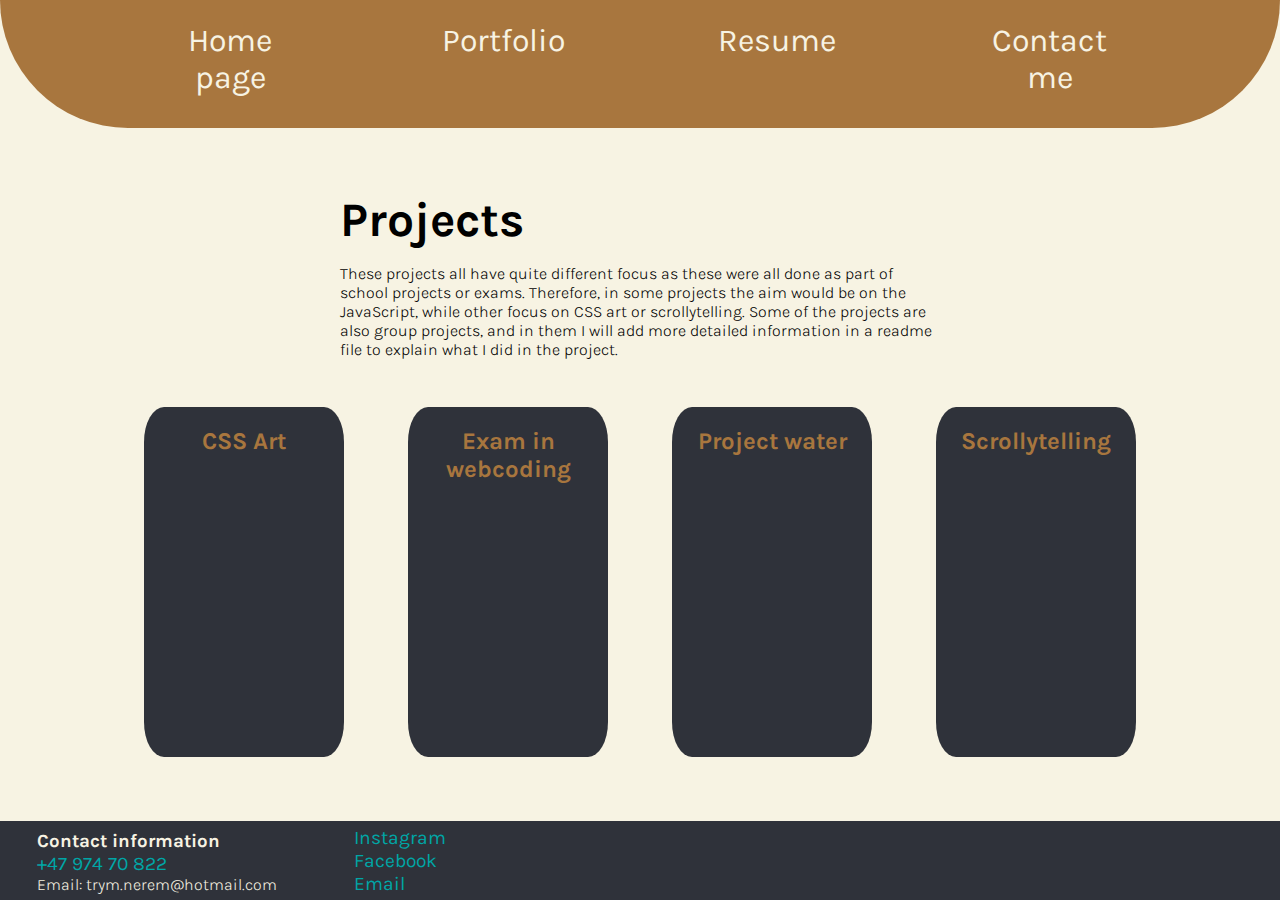
==== portfolio.html @ eeb685d7 "first commit" ====
<!DOCTYPE html>
<html lang="en">
  <head>
    <meta charset="UTF-8" />
    <meta http-equiv="X-UA-Compatible" content="IE=edge" />
    <meta name="viewport" content="width=device-width, initial-scale=1.0" />
    <title>Trym's Portfolio</title>
    <link rel="stylesheet" href="test.css" />
  </head>
  <body>
    <header>
      <nav>
        <ul>
          <li><a href="index.html">Home page</a></li>
          <li><a href="portfolio.html">Portfolio</a></li>
          <li><a href="resume.html">Resume</a></li>
          <li><a href="contact.html">Contact me</a></li>
        </ul>
      </nav>
    </header>
    <main>
      <article class="portfolio">
        <h1>Projects</h1>
        <p>
          These projects all have quite different focus as these were all done
          as part of school projects or exams. Therefore, in some projects the
          aim would be on the JavaScript, while other focus on CSS art or
          scrollytelling. Some of the projects are also group projects, and in
          them I will add more detailed information in a readme file to explain
          what I did in the project.
        </p>
      </article>
      <article class="cards">
        <div class="card">
          <h2>CSS Art</h2>
          <p class="cardtext">
            In this project the aim was to recreate an image of a car with CSS.
            This was a project we had early in the 2nd semester as an
            introduction to advanced CSS. This projected is not made to be
            responsive.
          </p>
          <p class="cardtext">
            <a target="_blank" class="blue" href="/car/index.html"
              >Link to the project</a
            >
          </p>
        </div>
        <div class="card">
          <h2>Exam in webcoding</h2>
          <p class="cardtext">
            This was a part of the exam we had in the subject webcoding. This
            class was our introduction to CSS and HTML, therefore this is also
            what the exam focused on. This was only one part of multiple tasks
            given on the exam.
          </p>
          <p class="cardtext">
            <a target="_blank" href="tim-lee/index.html" class="blue"
              >Link to the project</a
            >
          </p>
        </div>
        <div class="card">
          <h2>Project water</h2>
          <p class="cardtext">
            This was our final obligatory work in the subject webcoding. Our
            task was to create a webpage to raise awareness towards one of the
            UN ustainable development goals. More information about this project
            can be found under the "about" page in the project.
          </p>
          <p class="cardtext">
            <a target="_blank" href="water/index.html" class="blue"
              >Link to the project!</a
            >
          </p>
        </div>
        <div class="card">
          <h2>Scrollytelling</h2>
          <p class="cardtext">
            This was a big project in the subject advanced CSS. Sadly this page
            isn't fully responsive, so if the screen looks too wide you could
            try to resize the screen.
          </p>
          <p class="cardtext">
            <a
              target="_blank"
              href="https://anettetu.github.io/FriendlyKoalas/"
              class="blue"
              >Link to the project</a
            >
          </p>
        </div>
      </article>
    </main>
    <footer>
      <div class="footinfo">
        <h3>Contact information</h3>
        <a class="blue" href="tel:+4797470822">+47 974 70 822</a>
        <p>Email: trym.nerem@hotmail.com</p>
      </div>
      <div class="footlink">
        <a href="https://www.instagram.com/trymnerem/">Instagram</a>
        <a href="https://www.facebook.com/TrymNerem/">Facebook</a>
        <a href="mailto:trym.nerem@hotmail.com">Email</a>
      </div>
    </footer>
  </body>
</html>
---- test.css ----
@import url('https://fonts.googleapis.com/css2?family=Karla:wght@300;500&display=swap');
@import url('https://fonts.googleapis.com/css2?family=Caveat:wght@400;700&display=swap');
@import url('https://fonts.googleapis.com/css2?family=Aref+Ruqaa+Ink:wght@700&display=swap');

/*
font-family: 'Caveat', cursive;
font-family: 'Karla', sans-serif;
font-family: 'Aref Ruqaa Ink', serif;

*/
body {
    background-color: #F7F3E3;
    margin: 0;
    font-family: 'Karla', sans-serif;
    min-height: 100vh;
    display: flex;
    flex-direction: column;
    flex: 0 1 auto;
}

a {
    color: #F7F3E3;
}

 a.blue {
    color: #00A6A6;
}

a.blue:hover, a.blue:focus {
    color: #A8763E;
}

p {
    font-weight: 300;
}

header {
    background-color: #A8763E;
    margin: 0;
    border-radius: 0 0 12vw 12vw;
}

main {
    flex: 1 0 auto;
    margin-top: 2em;
    display: flex;
    flex-direction: column;
    align-items: center;
}


main.index {
    display: grid;
    grid-template-columns: 50% 50%;
    grid-template-rows: 6em auto;
    margin-right: 6em;
    min-height: 70vh;
}

h1 {
    font-size: 300%;
    font-family: 'Karla', sans-serif;
}

h1.name {
    grid-area: 1/ 1/ 2/ 3;
    justify-self: center;
    font-family: 'Aref Ruqaa Ink', serif;

}
.portfolio > h1 {
    margin-bottom: 0em;
}

nav {
    display: flex;
    justify-content: center;
    align-items: self-end;
    height: 8em;
}

nav > ul {
    display: flex;
    min-width: 74vw;
    list-style-type: none;
    justify-content: space-between;
    margin-bottom: -1.4em;
    padding-left: 0;
}

a {
    text-decoration: none;
}

a.intro {
    color:#2f323a;
    background-color: #00A6A6;
    padding: 1em;
    position: absolute;
    width: fit-content;
    display: block;
    bottom: -1.3em;
    right: -2em;
    font-weight: 600;
}

a.intro:focus, a.intro:hover {
    scale: 1.1;
    text-align: center;
    transition: 0.1s;
    box-shadow: 0 0 5px rgb(35, 35, 35);
}

#aboutme {
    grid-area: 1/ 2/ 4/ 3;
}

nav a {
    color: #F7F3E3;
    font-size: 2em;
    width: 4em;
    text-align: center;
    aspect-ratio: 1;
    display: block;
    align-items: center;
}

nav a:hover, nav a:focus {
    color:#2f323a;
}

article {
    max-width: 60ch;
}

article.intro {
    background-color: #2f323a;
    color: #f7f5ee;
    margin: 2em;
    padding: 1em;
    height: fit-content;
    font-size: 1.3em;
    position: relative;
}


article.portfolio {
    justify-self: center;
}

.index > .intro {
    margin-top: 5em;
    margin-left: 6vw;
}

 h2 {
    color: #A8763E;
}

.card > h2 {
    text-align: center;
}

main.resume {
    display: grid;
    grid-template-columns: 1fr 1fr;
    grid-template-rows: auto auto auto;
}

article.skills {
    align-self: center;
    justify-self: center;
    font-family: 'Caveat', cursive;
}

article.skills > ul > li {
    font-size: 1.4em;
}

article.skills > h2 {
    font-size: 3.7em;
    margin-bottom: 0em;
}

footer {
    background-color:#2f323a;
    color: #F7F3E3;
    bottom: 0;
    margin: 0;
    flex-shrink: 0;
    width: 100%;
    display: block;
    margin-top: 2em;
}
footer > div {
    margin: 0.3rem;
}

.footinfo {
    display: inline-block;
    padding-left: 2rem;
}

h2.marg-top {
    margin-top: 2rem;
}

.footlink {
    width:10ch;
    display: inline-block;
}
.footinfo > * {
    margin-right: 4rem;
    margin-top: 0;
    margin-bottom: 0;
}

.footlink > a, .footinfo > a {
    color: #00A6A6;
    margin-left: 0;
    margin-bottom: 0;
    font-size: 1.2rem;
}

.footlink > a:hover, .footlink > a:focus {
color:#A8763E;
}


.card {
    width: 200px;
    height: 350px;
    border-radius: 10%;
    background-color:#2f323a;
    overflow: hidden;
    background-size: contain;
    background-repeat: no-repeat;
    background-position: bottom;
    transition: transform .2s;
}

.cards {
    max-width: fit-content;
    display: flex;
    margin: 2em 0;
    gap: 4em;
}

.cardtext{
    position: relative;
    top: 280px;
    transition: transform .4s;
    color: #F7F3E3;
    padding: 0.2em
}

.cardtext::before {
    content: '';
    width: 150%;
    position: absolute;
    height: 200%;
    box-shadow: inset 5px 0 0 500px #2f323a;
    z-index: -1;
}

.card:hover {
    transform: scale(1.2);
    box-shadow: 8px 8px 15px #111111
}

.card:hover .cardtext {
    transform: translateY(-290px);
}

@media only screen and (max-width: 1150px) {
    li > a {
        font-size: 1.6em;
        width: 4em;
        padding: 0.6em;
    }
    nav > ul {
        margin-bottom: -3em;
    }
}

@media only screen and (max-width: 780px) {
    header {
        border-radius: 0;
    }
    header > nav > ul {
        min-width: 90vw;
    }
}
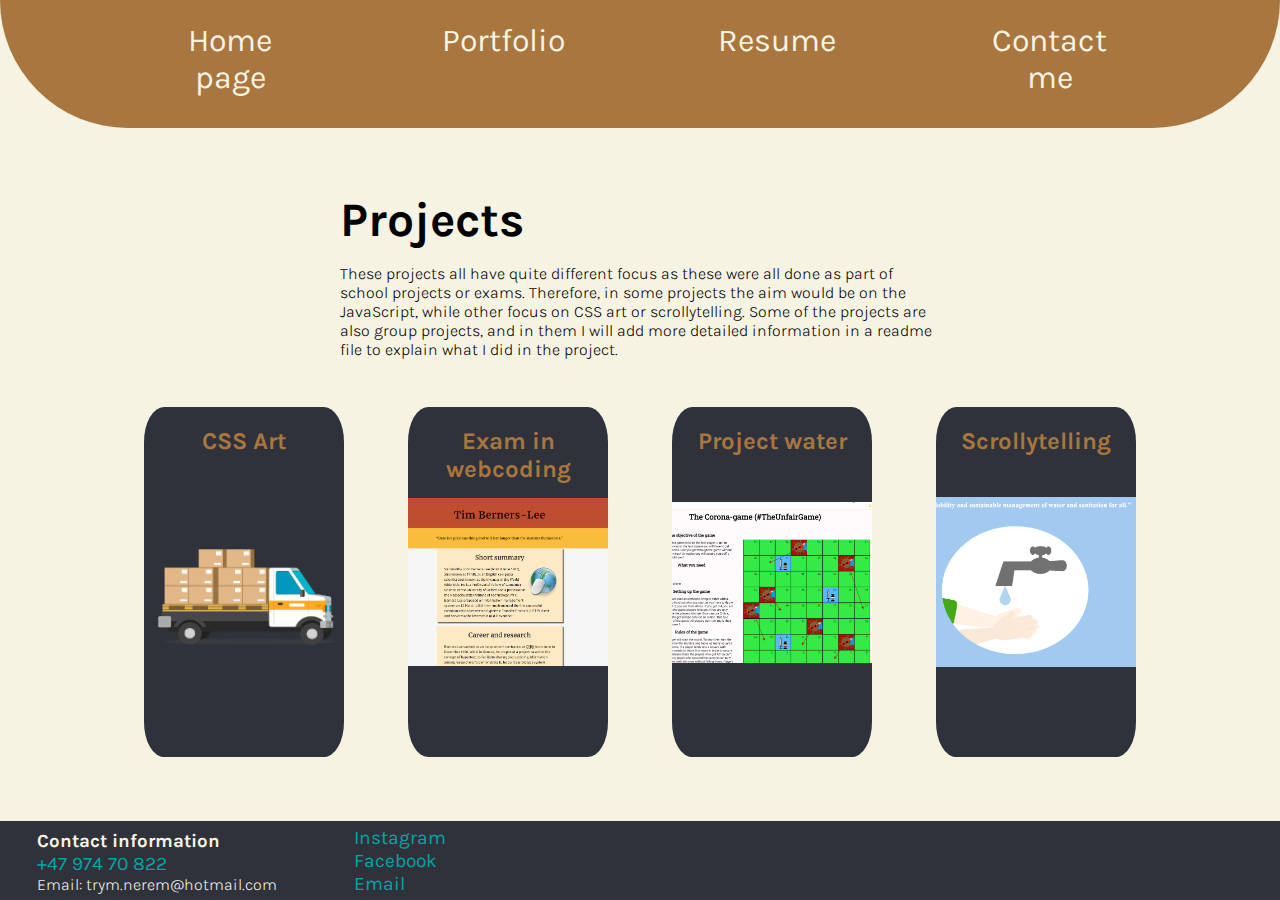
==== commit 92033018: "updated background on projects" ====
--- a/portfolio.html
+++ b/portfolio.html
@@ -31,7 +31,7 @@
         </p>
       </article>
       <article class="cards">
-        <div class="card">
+        <div class="card card1">
           <h2>CSS Art</h2>
           <p class="cardtext">
             In this project the aim was to recreate an image of a car with CSS.
@@ -40,12 +40,12 @@
             responsive.
           </p>
           <p class="cardtext">
-            <a target="_blank" class="blue" href="/car/index.html"
+            <a target="_blank" class="blue" href="car/index.html"
               >Link to the project</a
             >
           </p>
         </div>
-        <div class="card">
+        <div class="card card2">
           <h2>Exam in webcoding</h2>
           <p class="cardtext">
             This was a part of the exam we had in the subject webcoding. This
@@ -59,7 +59,7 @@
             >
           </p>
         </div>
-        <div class="card">
+        <div class="card card3">
           <h2>Project water</h2>
           <p class="cardtext">
             This was our final obligatory work in the subject webcoding. Our
@@ -73,7 +73,7 @@
             >
           </p>
         </div>
-        <div class="card">
+        <div class="card card4">
           <h2>Scrollytelling</h2>
           <p class="cardtext">
             This was a big project in the subject advanced CSS. Sadly this page
--- a/test.css
+++ b/test.css
@@ -251,7 +251,7 @@
     top: 280px;
     transition: transform .4s;
     color: #F7F3E3;
-    padding: 0.2em
+    padding-left: 0.4em
 }
 
 .cardtext::before {
@@ -260,6 +260,7 @@
     position: absolute;
     height: 200%;
     box-shadow: inset 5px 0 0 500px #2f323a;
+    left: -1em;
     z-index: -1;
 }
 
@@ -270,6 +271,30 @@
 
 .card:hover .cardtext {
     transform: translateY(-290px);
+}
+
+.card1 {
+    background-image: url(pictures/car.png);
+    background-position: 73% 50%;
+    background-size: 140%;
+}
+
+.card2 {
+    background-image: url(pictures/exam.png);
+    background-position: 50% 50%;
+    background-size: 140%;
+}
+
+.card3 {
+    background-image: url(pictures/water.png);
+    background-position: 73% 50%;
+    background-size: 120%;
+}
+
+.card4 {
+    background-image: url(pictures/scrollytelling.png);
+    background-size: 140%;
+    background-position: 70% 50%;
 }
 
 @media only screen and (max-width: 1150px) {
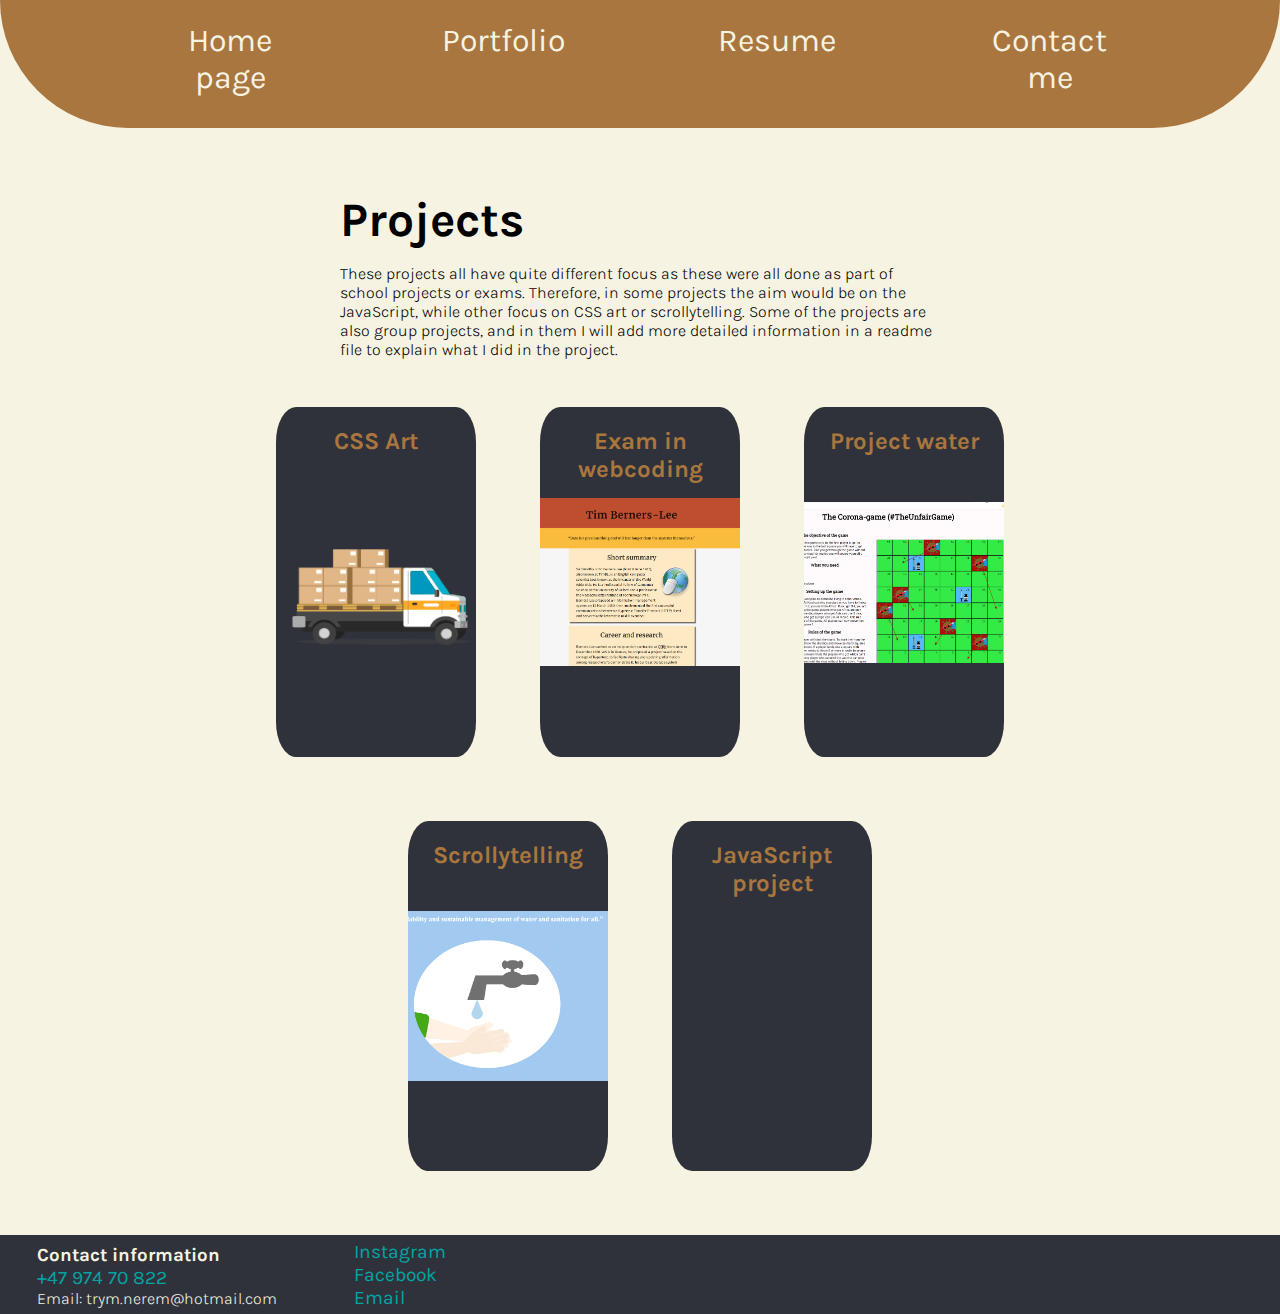
==== commit 3bf1a765: "new project" ====
--- a/portfolio.html
+++ b/portfolio.html
@@ -89,6 +89,20 @@
             >
           </p>
         </div>
+        <div class="card card5">
+          <h2>JavaScript project</h2>
+          <p class="cardtext">
+            Lorem ipsum dolor sit amet consectetur adipisicing elit. Sit at
+            nesciunt commodi ducimus eligendi, dolore praesentium nobis minus
+            assumenda tempore. Voluptatibus veniam facilis repellendus quidem
+            animi, obcaecati labore error doloremque necessitatibus debitis.
+          </p>
+          <p class="cardtext">
+            <a href="javascript/index.html" class="blue"
+              >Link to the project!</a
+            >
+          </p>
+        </div>
       </article>
     </main>
     <footer>
--- a/test.css
+++ b/test.css
@@ -233,15 +233,17 @@
     border-radius: 10%;
     background-color:#2f323a;
     overflow: hidden;
-    background-size: contain;
     background-repeat: no-repeat;
-    background-position: bottom;
+    background-position: 70% 50%;
+    background-size: 140%;
     transition: transform .2s;
 }
 
 .cards {
-    max-width: fit-content;
-    display: flex;
+    max-width: 800px;
+    display: flex;
+    flex-wrap: wrap;
+    justify-content: center;
     margin: 2em 0;
     gap: 4em;
 }
@@ -275,26 +277,28 @@
 
 .card1 {
     background-image: url(pictures/car.png);
-    background-position: 73% 50%;
-    background-size: 140%;
 }
 
 .card2 {
     background-image: url(pictures/exam.png);
-    background-position: 50% 50%;
-    background-size: 140%;
 }
 
 .card3 {
     background-image: url(pictures/water.png);
-    background-position: 73% 50%;
     background-size: 120%;
 }
 
 .card4 {
     background-image: url(pictures/scrollytelling.png);
-    background-size: 140%;
-    background-position: 70% 50%;
+}
+
+.card5 {
+    background-image: url(pictures/javascript.png);
+    background-size: 160%;
+}
+
+.card2, .card5 {
+    background-position: center;
 }
 
 @media only screen and (max-width: 1150px) {
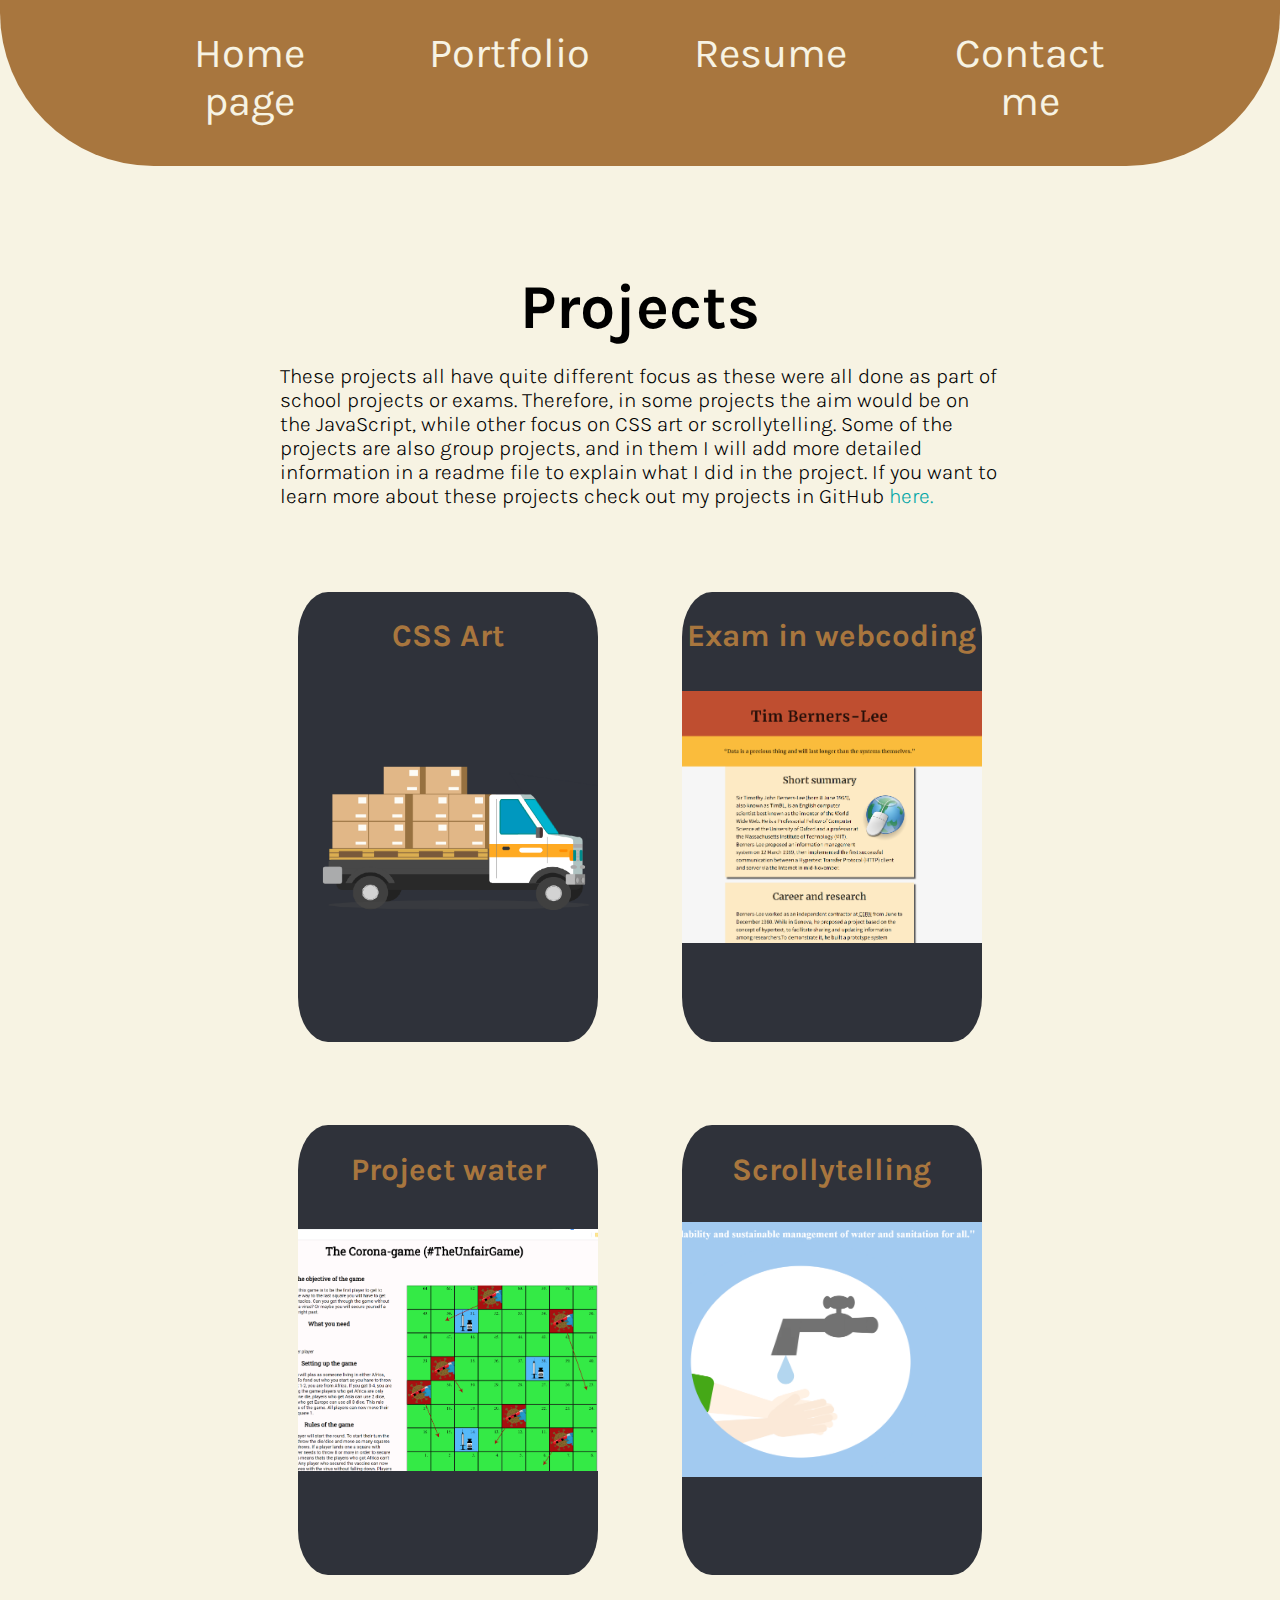
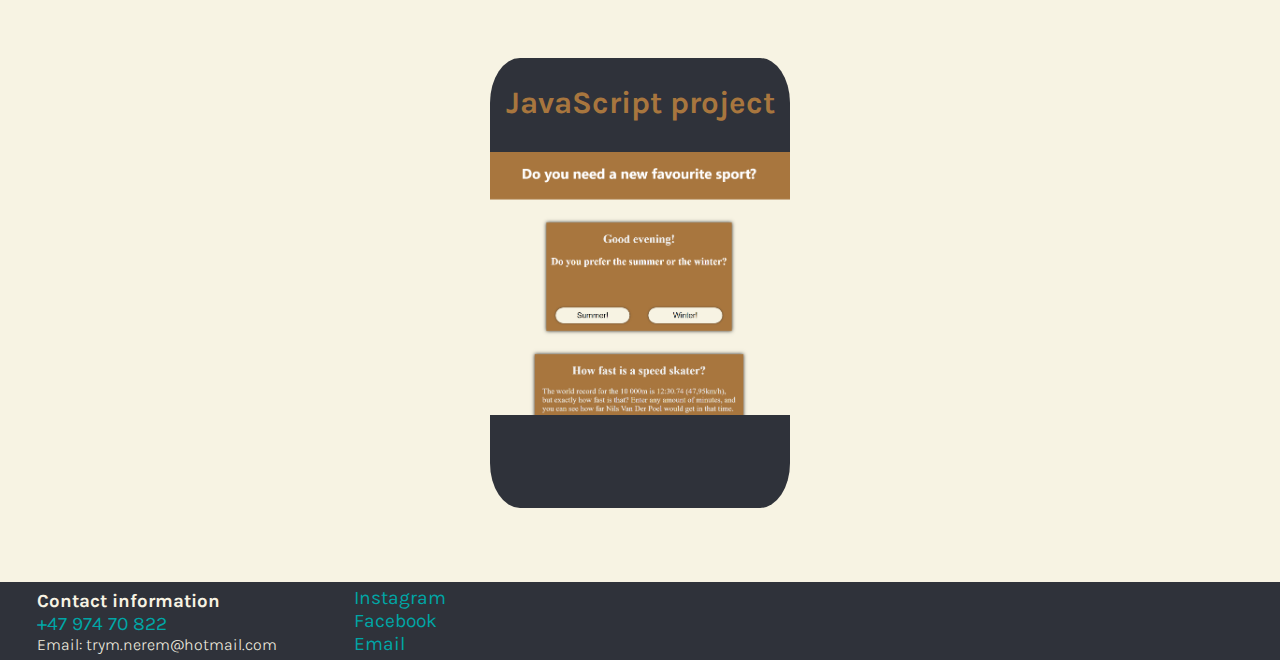
==== commit 4e770907: "updated projects" ====
--- a/portfolio.html
+++ b/portfolio.html
@@ -27,7 +27,14 @@
           aim would be on the JavaScript, while other focus on CSS art or
           scrollytelling. Some of the projects are also group projects, and in
           them I will add more detailed information in a readme file to explain
-          what I did in the project.
+          what I did in the project. If you want to learn more about these
+          projects check out my projects in GitHub
+          <a
+            target="_blank"
+            class="blue"
+            href="https://github.com/trymne/portfolio"
+            >here.</a
+          >
         </p>
       </article>
       <article class="cards">
@@ -92,10 +99,10 @@
         <div class="card card5">
           <h2>JavaScript project</h2>
           <p class="cardtext">
-            Lorem ipsum dolor sit amet consectetur adipisicing elit. Sit at
-            nesciunt commodi ducimus eligendi, dolore praesentium nobis minus
-            assumenda tempore. Voluptatibus veniam facilis repellendus quidem
-            animi, obcaecati labore error doloremque necessitatibus debitis.
+            In this project the focus was to work with JavaScript to complete
+            different tasks. The main objective of my projects was to create a
+            quiz that can help the user to find their new favourite sport to
+            watch.
           </p>
           <p class="cardtext">
             <a href="javascript/index.html" class="blue"
--- a/test.css
+++ b/test.css
@@ -58,8 +58,9 @@
 }
 
 h1 {
-    font-size: 300%;
+    font-size: 3em;
     font-family: 'Karla', sans-serif;
+    text-align: center;
 }
 
 h1.name {
@@ -70,6 +71,10 @@
 }
 .portfolio > h1 {
     margin-bottom: 0em;
+}
+
+.portfolio {
+    margin: 1em 2em;
 }
 
 nav {
@@ -228,8 +233,8 @@
 
 
 .card {
-    width: 200px;
-    height: 350px;
+    width: 300px;
+    height: 450px;
     border-radius: 10%;
     background-color:#2f323a;
     overflow: hidden;
@@ -250,7 +255,7 @@
 
 .cardtext{
     position: relative;
-    top: 280px;
+    top: 380px;
     transition: transform .4s;
     color: #F7F3E3;
     padding-left: 0.4em
@@ -266,13 +271,13 @@
     z-index: -1;
 }
 
-.card:hover {
+.card:hover, .card:focus {
     transform: scale(1.2);
     box-shadow: 8px 8px 15px #111111
 }
 
-.card:hover .cardtext {
-    transform: translateY(-290px);
+.card:hover .cardtext, .card:focus .cardtext {
+    transform: translateY(-390px);
 }
 
 .card1 {
@@ -301,22 +306,130 @@
     background-position: center;
 }
 
+body {
+    font-size: 1.3rem;
+}
+footer {
+    font-size: 1rem;
+}
+
 @media only screen and (max-width: 1150px) {
-    li > a {
-        font-size: 1.6em;
+    nav > ul > li > a {
+        font-size: 1.3em;
         width: 4em;
         padding: 0.6em;
     }
     nav > ul {
         margin-bottom: -3em;
     }
-}
-
+    h1 {
+        font-size: 2em;
+    }
+    article.intro {
+        margin: 2em 1em;
+    }
+}
+@media only screen and (max-width: 1010px) {
+    main.index {
+        margin-right: 2em;
+        grid-template-columns: 1fr 400px;
+    }
+    main.resume {
+        display: flex;
+        align-items: unset;
+    }
+    nav > ul > li > a {
+        font-size: 1.2em;
+    }
+    nav > ul {
+        margin-bottom: -2em;
+    }
+}
 @media only screen and (max-width: 780px) {
     header {
         border-radius: 0;
     }
+    li > a {
+        font-size: 1.2em;
+    }
+    nav > ul {
+        margin-bottom: -2em;
+    }
     header > nav > ul {
         min-width: 90vw;
     }
-}+    .card{
+        height: 32em;
+        border-radius:  10px 10px;
+        background-position: 40% 20%;
+    }
+    .card1 {
+        background-position: 74% 20%;
+    }
+    .cardtext {
+        top: 260px;
+    }
+    .card:hover .cardtext, .card:focus .cardtext {
+        transform: translateY(0px);
+    }
+    
+    .card:hover, .card:focus {
+    transform: scale(1);
+    box-shadow: 0px 0px 0px #111111;
+    }
+    main.index {
+        font-size: 1.1rem;
+        grid-template-columns: 1fr 330px;
+    }
+}
+
+@media only screen and (max-width: 640px) {
+    header {
+        font-size: 1.1em;
+    }
+}
+@media only screen and (max-width: 560px) {
+    .footlink {
+        padding-left: 2rem;
+    }
+    body{
+        font-size: 1rem;
+    }
+    nav > ul > li > a{
+        font-size: 1em;
+    }
+    main.index {
+        display: flex;
+    }
+    .intro > h1 {
+        font-size: 1.5em;
+    }
+}
+
+
+
+
+
+
+
+
+
+
+
+
+
+
+
+
+
+
+
+
+
+
+
+
+
+
+
+
